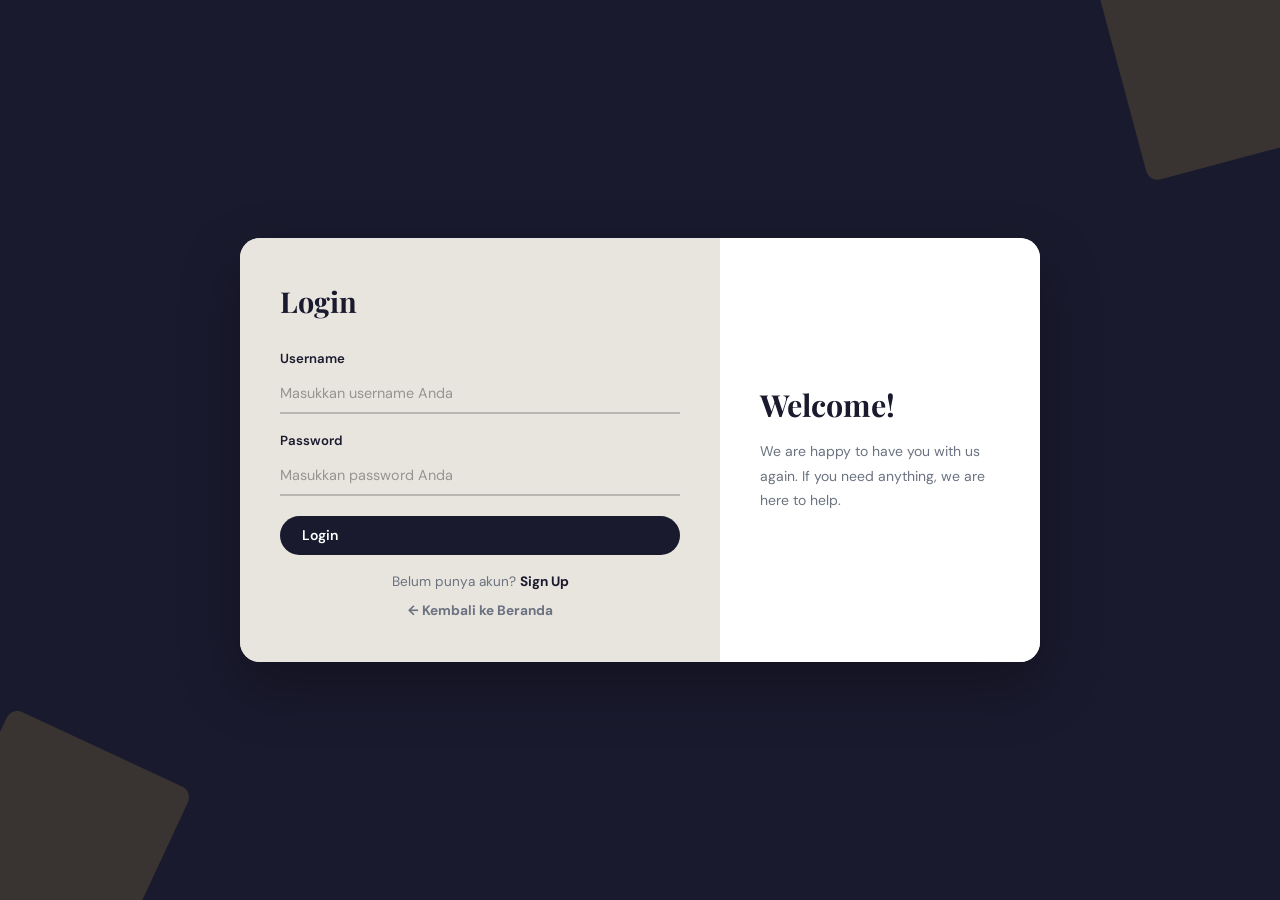
==== login.html @ 514214bb "update" ====
<!DOCTYPE html>
<html lang="id">
<head>
  <meta charset="UTF-8" />
  <meta name="viewport" content="width=device-width, initial-scale=1.0" />
  <title>Login - NamaWeb</title>
  <link rel="stylesheet" href="css/style.css" />
</head>
<body>

  <!-- ============================================
       HALAMAN LOGIN
       Tampilan dua panel: form login (kiri) + sambutan (kanan)
       ============================================ -->
  <div class="halaman-auth">

    <!-- Dekorasi sudut halaman auth -->
    <div class="auth-dekorasi-1"></div>
    <div class="auth-dekorasi-2"></div>

    <!-- Kartu utama login -->
    <div class="kartu-auth">

      <!-- PANEL KIRI: Form login -->
      <div class="auth-form-panel">
        <h2>Login</h2>

        <!-- Pesan error validasi (tersembunyi secara default) -->
        <div id="pesanErrorLogin" class="alert alert-bahaya" style="display:none;"></div>

        <!-- Form login -->
        <form onsubmit="validasiLogin(event)">

          <!-- Input Username -->
          <div class="grup-input">
            <label for="loginUsername">Username</label>
            <input
              type="text"
              id="loginUsername"
              class="input-teks"
              placeholder="Masukkan username Anda"
              required
              autocomplete="username"
            />
          </div>

          <!-- Input Password -->
          <div class="grup-input">
            <label for="loginPassword">Password</label>
            <input
              type="password"
              id="loginPassword"
              class="input-teks"
              placeholder="Masukkan password Anda"
              required
              autocomplete="current-password"
            />
          </div>

          <!-- Tombol submit login -->
          <div style="margin-top:1.25rem;">
            <button type="submit" class="btn-primer" style="width:100%;">Login</button>
          </div>

        </form>

        <!-- Link ke halaman register -->
        <div class="auth-link">
          Belum punya akun? <a href="register.html">Sign Up</a>
        </div>

        <!-- Link kembali ke beranda -->
        <div class="auth-link" style="margin-top:0.5rem;">
          <a href="index.html" style="color:var(--warna-teks-muda);">← Kembali ke Beranda</a>
        </div>
      </div>

      <!-- PANEL KANAN: Pesan sambutan -->
      <div class="auth-sambutan-panel">
        <h3>Welcome!</h3>
        <p>
          We are happy to have you with us again.
          If you need anything, we are here to help.
        </p>
      </div>

    </div>
  </div>

  <!-- Load JavaScript utama -->
  <script src="js/main.js"></script>
</body>
</html>
---- css/style.css ----
/* ============================================
   NAMAWEB - Sistem Layanan Administrasi Desa
   File: style.css - Stylesheet Utama
   ============================================ */

/* ---- Import Font Google ---- */
@import url('https://fonts.googleapis.com/css2?family=Playfair+Display:wght@400;600;700;800&family=DM+Sans:wght@300;400;500;600&display=swap');

/* ---- Variabel CSS (Design Tokens) ---- */
:root {
  --warna-primer: #1a1a2e;        /* Warna utama gelap */
  --warna-sekunder: #16213e;      /* Warna sekunder lebih gelap */
  --warna-aksen: #e8c547;         /* Warna aksen kuning emas */
  --warna-aksen-hover: #d4b03a;   /* Hover warna aksen */
  --warna-teks: #1a1a2e;          /* Warna teks utama */
  --warna-teks-muda: #6b7280;     /* Warna teks sekunder */
  --warna-bg: #faf8f3;            /* Background utama krem */
  --warna-bg-kartu: #ffffff;      /* Background kartu putih */
  --warna-bg-gelap: #1a1a2e;      /* Background gelap */
  --warna-border: #e5e0d5;        /* Warna border */
  --warna-sukses: #22c55e;        /* Warna sukses hijau */
  --warna-peringatan: #f59e0b;    /* Warna peringatan kuning */
  --warna-bahaya: #ef4444;        /* Warna bahaya merah */
  --warna-info: #3b82f6;          /* Warna info biru */

  /* Radius border */
  --radius-kecil: 6px;
  --radius-sedang: 12px;
  --radius-besar: 20px;
  --radius-bulat: 50px;

  /* Bayangan */
  --bayangan-kecil: 0 1px 3px rgba(0,0,0,0.08);
  --bayangan-sedang: 0 4px 16px rgba(0,0,0,0.10);
  --bayangan-besar: 0 8px 32px rgba(0,0,0,0.12);

  /* Transisi */
  --transisi: all 0.25s cubic-bezier(0.4, 0, 0.2, 1);

  /* Font */
  --font-judul: 'Playfair Display', Georgia, serif;
  --font-teks: 'DM Sans', system-ui, sans-serif;
}

/* ---- Reset & Base ---- */
*, *::before, *::after {
  box-sizing: border-box;
  margin: 0;
  padding: 0;
}

html {
  scroll-behavior: smooth;
  font-size: 16px;
}

body {
  font-family: var(--font-teks);
  background-color: var(--warna-bg);
  color: var(--warna-teks);
  line-height: 1.6;
  -webkit-font-smoothing: antialiased;
}

/* ---- Scrollbar Kustom ---- */
::-webkit-scrollbar { width: 6px; }
::-webkit-scrollbar-track { background: var(--warna-bg); }
::-webkit-scrollbar-thumb { background: var(--warna-aksen); border-radius: 3px; }

/* ============================================
   NAVIGASI / HEADER
   ============================================ */
.navbar {
  position: fixed;
  top: 0;
  left: 0;
  right: 0;
  z-index: 1000;
  background: rgba(250, 248, 243, 0.95);
  backdrop-filter: blur(12px);
  border-bottom: 1px solid var(--warna-border);
  padding: 0 2rem;
  height: 64px;
  display: flex;
  align-items: center;
  justify-content: space-between;
  transition: var(--transisi);
}

/* Logo di navbar */
.navbar-logo {
  font-family: var(--font-judul);
  font-size: 1.4rem;
  font-weight: 700;
  color: var(--warna-primer);
  text-decoration: none;
  letter-spacing: -0.5px;
}

/* Link navigasi */
.navbar-menu {
  display: flex;
  align-items: center;
  gap: 2rem;
  list-style: none;
}

.navbar-menu a {
  text-decoration: none;
  color: var(--warna-teks-muda);
  font-size: 0.9rem;
  font-weight: 500;
  transition: var(--transisi);
  position: relative;
}

/* Efek garis bawah pada hover menu */
.navbar-menu a::after {
  content: '';
  position: absolute;
  bottom: -4px;
  left: 0;
  width: 0;
  height: 2px;
  background: var(--warna-aksen);
  transition: width 0.25s ease;
}

.navbar-menu a:hover { color: var(--warna-teks); }
.navbar-menu a:hover::after { width: 100%; }

/* Tombol navigasi */
.navbar-aksi {
  display: flex;
  align-items: center;
  gap: 0.75rem;
}

/* Tombol hamburger untuk mobile */
.tombol-hamburger {
  display: none;
  flex-direction: column;
  gap: 5px;
  background: none;
  border: none;
  cursor: pointer;
  padding: 4px;
}

.tombol-hamburger span {
  display: block;
  width: 22px;
  height: 2px;
  background: var(--warna-teks);
  transition: var(--transisi);
}

/* ============================================
   TOMBOL (BUTTON COMPONENTS)
   ============================================ */

/* Tombol primer utama (hitam) */
.btn-primer {
  display: inline-flex;
  align-items: center;
  gap: 0.5rem;
  padding: 0.65rem 1.4rem;
  background: var(--warna-primer);
  color: white;
  border: none;
  border-radius: var(--radius-bulat);
  font-family: var(--font-teks);
  font-size: 0.875rem;
  font-weight: 600;
  cursor: pointer;
  text-decoration: none;
  transition: var(--transisi);
  white-space: nowrap;
}

.btn-primer:hover {
  background: var(--warna-aksen);
  color: var(--warna-primer);
  transform: translateY(-1px);
  box-shadow: var(--bayangan-sedang);
}

/* Tombol sekunder (outline) */
.btn-sekunder {
  display: inline-flex;
  align-items: center;
  gap: 0.5rem;
  padding: 0.65rem 1.4rem;
  background: transparent;
  color: var(--warna-teks);
  border: 1.5px solid var(--warna-teks);
  border-radius: var(--radius-bulat);
  font-family: var(--font-teks);
  font-size: 0.875rem;
  font-weight: 500;
  cursor: pointer;
  text-decoration: none;
  transition: var(--transisi);
  white-space: nowrap;
}

.btn-sekunder:hover {
  background: var(--warna-teks);
  color: white;
  transform: translateY(-1px);
}

/* Tombol aksen kuning */
.btn-aksen {
  display: inline-flex;
  align-items: center;
  gap: 0.5rem;
  padding: 0.75rem 1.6rem;
  background: var(--warna-aksen);
  color: var(--warna-primer);
  border: none;
  border-radius: var(--radius-bulat);
  font-family: var(--font-teks);
  font-size: 0.9rem;
  font-weight: 700;
  cursor: pointer;
  text-decoration: none;
  transition: var(--transisi);
}

.btn-aksen:hover {
  background: var(--warna-aksen-hover);
  transform: translateY(-2px);
  box-shadow: 0 6px 20px rgba(232, 197, 71, 0.35);
}

/* Tombol ukuran kecil */
.btn-kecil {
  padding: 0.4rem 0.9rem;
  font-size: 0.8rem;
}

/* ============================================
   HERO SECTION (HALAMAN UTAMA)
   ============================================ */
.hero {
  min-height: 100vh;
  display: grid;
  grid-template-columns: 1fr 1fr;
  padding-top: 64px; /* Tinggi navbar */
}

/* Sisi kiri hero dengan gambar/background */
.hero-kiri {
  background: var(--warna-primer);
  display: flex;
  flex-direction: column;
  justify-content: flex-end;
  padding: 3rem 3rem 3.5rem;
  position: relative;
  overflow: hidden;
}

/* Dekorasi background hero kiri */
.hero-kiri::before {
  content: '';
  position: absolute;
  top: 0;
  left: 0;
  right: 0;
  bottom: 0;
  background: 
    radial-gradient(ellipse at 20% 20%, rgba(232, 197, 71, 0.15) 0%, transparent 60%),
    radial-gradient(ellipse at 80% 80%, rgba(232, 197, 71, 0.08) 0%, transparent 50%);
  pointer-events: none;
}

/* Pola dot dekoratif */
.hero-kiri::after {
  content: '';
  position: absolute;
  top: 2rem;
  right: 2rem;
  width: 120px;
  height: 120px;
  background-image: radial-gradient(circle, rgba(232,197,71,0.3) 1px, transparent 1px);
  background-size: 12px 12px;
  pointer-events: none;
}

.hero-kiri-konten { position: relative; z-index: 1; }

.hero-label {
  display: inline-block;
  font-size: 0.8rem;
  font-weight: 600;
  color: var(--warna-aksen);
  text-transform: uppercase;
  letter-spacing: 2px;
  margin-bottom: 1rem;
}

.hero-kiri h1 {
  font-family: var(--font-judul);
  font-size: clamp(2rem, 3.5vw, 2.8rem);
  font-weight: 800;
  color: white;
  line-height: 1.2;
  margin-bottom: 1.5rem;
}

/* Highlight teks dengan aksen */
.hero-kiri h1 span {
  color: var(--warna-aksen);
}

.hero-tombol {
  display: flex;
  gap: 0.75rem;
  flex-wrap: wrap;
}

/* Sisi kanan hero */
.hero-kanan {
  display: flex;
  align-items: center;
  padding: 3rem;
  background: var(--warna-bg);
}

.hero-kanan-konten { max-width: 460px; }

.hero-kanan h2 {
  font-family: var(--font-judul);
  font-size: clamp(1.8rem, 3vw, 2.5rem);
  font-weight: 700;
  color: var(--warna-teks);
  line-height: 1.25;
  margin-bottom: 1.25rem;
}

.hero-kanan p {
  color: var(--warna-teks-muda);
  font-size: 0.925rem;
  line-height: 1.75;
  margin-bottom: 1.5rem;
}

/* Daftar fitur di hero kanan */
.daftar-fitur {
  list-style: none;
  display: flex;
  flex-direction: column;
  gap: 0.6rem;
}

.daftar-fitur li {
  display: flex;
  align-items: center;
  gap: 0.6rem;
  font-size: 0.875rem;
  color: var(--warna-teks-muda);
}

.ikon-centang {
  width: 18px;
  height: 18px;
  background: var(--warna-aksen);
  border-radius: 50%;
  display: flex;
  align-items: center;
  justify-content: center;
  flex-shrink: 0;
  font-size: 0.65rem;
  color: var(--warna-primer);
  font-weight: 700;
}

/* Gambar placeholder hero */
.hero-gambar {
  width: 100%;
  height: 200px;
  background: linear-gradient(135deg, #e5e0d5 0%, #d4cfc5 100%);
  border-radius: var(--radius-sedang);
  margin-bottom: 1.5rem;
  display: flex;
  align-items: center;
  justify-content: center;
  color: #9ca3af;
  font-size: 0.85rem;
}

/* ============================================
   SEKSI LAYANAN SURAT
   ============================================ */
.seksi-layanan {
  padding: 5rem 2rem;
  background: var(--warna-bg-kartu);
}

.kontainer { max-width: 1100px; margin: 0 auto; }

.judul-seksi {
  text-align: center;
  margin-bottom: 3rem;
}

.judul-seksi h2 {
  font-family: var(--font-judul);
  font-size: clamp(1.8rem, 3vw, 2.4rem);
  font-weight: 700;
  color: var(--warna-teks);
  margin-bottom: 0.75rem;
}

.judul-seksi p {
  color: var(--warna-teks-muda);
  max-width: 500px;
  margin: 0 auto;
  font-size: 0.925rem;
  line-height: 1.7;
}

/* Grid kartu layanan */
.grid-layanan {
  display: grid;
  grid-template-columns: repeat(3, 1fr);
  gap: 1.5rem;
  margin-bottom: 2rem;
}

/* Kartu layanan individual */
.kartu-layanan {
  background: var(--warna-bg);
  border: 1px solid var(--warna-border);
  border-radius: var(--radius-sedang);
  padding: 1.5rem;
  cursor: pointer;
  transition: var(--transisi);
}

.kartu-layanan:hover {
  transform: translateY(-4px);
  box-shadow: var(--bayangan-sedang);
  border-color: var(--warna-aksen);
}

/* Gambar thumbnail kartu */
.kartu-layanan-gambar {
  width: 100%;
  height: 160px;
  background: linear-gradient(135deg, #e5e0d5 0%, #ccc7bc 100%);
  border-radius: var(--radius-kecil);
  margin-bottom: 1rem;
  display: flex;
  align-items: center;
  justify-content: center;
  font-size: 2rem;
}

.kartu-layanan h3 {
  font-weight: 700;
  font-size: 0.95rem;
  color: var(--warna-teks);
  margin-bottom: 0.4rem;
}

.kartu-layanan p {
  font-size: 0.825rem;
  color: var(--warna-teks-muda);
  line-height: 1.6;
}

/* Indikator pagination */
.pagination-titik {
  display: flex;
  justify-content: center;
  gap: 0.4rem;
}

.pagination-titik span {
  width: 8px;
  height: 8px;
  border-radius: 50%;
  background: var(--warna-border);
  cursor: pointer;
  transition: var(--transisi);
}

.pagination-titik span.aktif {
  background: var(--warna-primer);
  width: 24px;
  border-radius: 4px;
}

/* ============================================
   SEKSI ALUR PENGAJUAN
   ============================================ */
.seksi-alur {
  padding: 5rem 2rem;
  background: var(--warna-bg);
}

.grid-alur {
  display: grid;
  grid-template-columns: 1fr 1fr;
  gap: 4rem;
  align-items: start;
}

/* Judul alur di kiri */
.alur-judul h2 {
  font-family: var(--font-judul);
  font-size: clamp(1.8rem, 3vw, 2.4rem);
  font-weight: 700;
  line-height: 1.25;
  margin-bottom: 1rem;
}

.alur-judul p {
  color: var(--warna-teks-muda);
  font-size: 0.925rem;
  line-height: 1.75;
}

/* Gambar ilustrasi alur */
.alur-gambar {
  width: 100%;
  height: 300px;
  background: linear-gradient(135deg, #e5e0d5, #d4cfc5);
  border-radius: var(--radius-sedang);
  display: flex;
  align-items: center;
  justify-content: center;
  color: #9ca3af;
  margin-top: 2rem;
}

/* Timeline alur pengajuan */
.timeline-alur { position: relative; }

.item-timeline {
  display: flex;
  gap: 1rem;
  align-items: flex-start;
  margin-bottom: 0.5rem;
}

/* Wrapper untuk titik dan garis timeline */
.timeline-kiri {
  display: flex;
  flex-direction: column;
  align-items: center;
  gap: 0;
}

/* Titik lingkaran timeline */
.titik-timeline {
  width: 16px;
  height: 16px;
  border-radius: 50%;
  background: var(--warna-border);
  border: 3px solid var(--warna-bg-kartu);
  flex-shrink: 0;
  box-shadow: 0 0 0 2px var(--warna-border);
  transition: var(--transisi);
  margin-top: 4px;
}

/* Garis penghubung antar item timeline */
.garis-timeline {
  width: 2px;
  height: 40px;
  background: var(--warna-border);
}

.item-timeline.aktif .titik-timeline {
  background: var(--warna-aksen);
  box-shadow: 0 0 0 3px rgba(232, 197, 71, 0.3);
}

.item-timeline.aktif .garis-timeline {
  background: var(--warna-aksen);
}

/* Konten teks timeline */
.konten-timeline {
  flex: 1;
  padding: 0.75rem 1rem;
  border-radius: var(--radius-kecil);
  background: transparent;
  transition: var(--transisi);
  cursor: pointer;
  margin-bottom: 0.25rem;
}

.item-timeline.aktif .konten-timeline {
  background: var(--warna-bg-kartu);
  box-shadow: var(--bayangan-kecil);
  border: 1px solid var(--warna-border);
}

.konten-timeline h4 {
  font-weight: 700;
  font-size: 0.9rem;
  color: var(--warna-teks);
  margin-bottom: 0.25rem;
}

.konten-timeline p {
  font-size: 0.825rem;
  color: var(--warna-teks-muda);
  line-height: 1.5;
  display: none; /* Tampil hanya item aktif */
}

.item-timeline.aktif .konten-timeline p { display: block; }

/* ============================================
   SEKSI FAQ (PERTANYAAN UMUM)
   ============================================ */
.seksi-faq {
  padding: 5rem 2rem;
  background: var(--warna-bg-kartu);
}

.grid-faq {
  display: grid;
  grid-template-columns: 1fr 1.5fr;
  gap: 4rem;
  align-items: start;
}

.faq-judul h2 {
  font-family: var(--font-judul);
  font-size: clamp(1.8rem, 3vw, 2.4rem);
  font-weight: 700;
  line-height: 1.25;
  margin-bottom: 1rem;
}

.faq-judul p {
  color: var(--warna-teks-muda);
  font-size: 0.925rem;
  line-height: 1.75;
}

/* Daftar accordion FAQ */
.daftar-faq { display: flex; flex-direction: column; gap: 0; }

/* Item accordion FAQ */
.item-faq {
  border-bottom: 1px solid var(--warna-border);
  overflow: hidden;
}

/* Tombol pertanyaan FAQ */
.pertanyaan-faq {
  width: 100%;
  padding: 1.1rem 0;
  background: none;
  border: none;
  text-align: left;
  font-family: var(--font-teks);
  font-size: 0.925rem;
  font-weight: 600;
  color: var(--warna-teks);
  cursor: pointer;
  display: flex;
  justify-content: space-between;
  align-items: center;
  gap: 1rem;
  transition: var(--transisi);
}

.pertanyaan-faq:hover { color: var(--warna-aksen); }

/* Ikon panah FAQ */
.ikon-faq {
  font-size: 1.1rem;
  font-weight: 400;
  transition: transform 0.25s ease;
  flex-shrink: 0;
  color: var(--warna-teks-muda);
}

.item-faq.terbuka .ikon-faq { transform: rotate(180deg); }

/* Konten jawaban FAQ (tersembunyi) */
.jawaban-faq {
  max-height: 0;
  overflow: hidden;
  transition: max-height 0.35s ease;
}

.jawaban-faq p {
  padding: 0 0 1.1rem;
  color: var(--warna-teks-muda);
  font-size: 0.875rem;
  line-height: 1.75;
}

/* ============================================
   SEKSI KONTAK / CTA
   ============================================ */
.seksi-kontak {
  padding: 4rem 2rem;
  background: var(--warna-bg);
}

.kartu-kontak {
  background: var(--warna-primer);
  border-radius: var(--radius-besar);
  padding: 3rem;
  text-align: center;
  position: relative;
  overflow: hidden;
}

/* Dekorasi background kartu kontak */
.kartu-kontak::before {
  content: '';
  position: absolute;
  top: -50%;
  left: -20%;
  width: 500px;
  height: 500px;
  background: radial-gradient(circle, rgba(232,197,71,0.15) 0%, transparent 60%);
  pointer-events: none;
}

.kartu-kontak h2 {
  font-family: var(--font-judul);
  font-size: clamp(1.8rem, 3vw, 2.4rem);
  font-weight: 700;
  color: white;
  margin-bottom: 1rem;
  position: relative;
}

.kartu-kontak p {
  color: rgba(255,255,255,0.7);
  font-size: 0.925rem;
  max-width: 480px;
  margin: 0 auto 2rem;
  line-height: 1.75;
  position: relative;
}

/* Tombol WhatsApp */
.btn-whatsapp {
  display: inline-flex;
  align-items: center;
  gap: 0.6rem;
  padding: 0.875rem 1.75rem;
  background: #25d366;
  color: white;
  border: none;
  border-radius: var(--radius-bulat);
  font-family: var(--font-teks);
  font-size: 0.925rem;
  font-weight: 700;
  cursor: pointer;
  text-decoration: none;
  transition: var(--transisi);
  position: relative;
}

.btn-whatsapp:hover {
  background: #1ebe5c;
  transform: translateY(-2px);
  box-shadow: 0 8px 24px rgba(37, 211, 102, 0.35);
}

/* ============================================
   FOOTER
   ============================================ */
footer {
  background: var(--warna-sekunder);
  color: white;
  padding: 3rem 2rem 1.5rem;
}

.footer-grid {
  max-width: 1100px;
  margin: 0 auto;
  display: grid;
  grid-template-columns: 2fr 1fr 1fr;
  gap: 3rem;
  margin-bottom: 2rem;
}

/* Logo footer */
.footer-logo {
  font-family: var(--font-judul);
  font-size: 1.4rem;
  font-weight: 700;
  color: white;
  margin-bottom: 0.75rem;
}

.footer-deskripsi {
  color: rgba(255,255,255,0.6);
  font-size: 0.875rem;
  line-height: 1.75;
  margin-bottom: 1rem;
}

.footer-copyright {
  color: rgba(255,255,255,0.4);
  font-size: 0.8rem;
}

/* Judul kolom footer */
.footer-judul-kolom {
  font-weight: 700;
  font-size: 0.9rem;
  color: white;
  margin-bottom: 1rem;
  text-transform: uppercase;
  letter-spacing: 1px;
}

/* Link footer */
.footer-link {
  list-style: none;
  display: flex;
  flex-direction: column;
  gap: 0.5rem;
}

.footer-link a {
  text-decoration: none;
  color: rgba(255,255,255,0.6);
  font-size: 0.875rem;
  transition: var(--transisi);
}

.footer-link a:hover { color: var(--warna-aksen); }

/* Informasi kontak footer */
.footer-kontak {
  list-style: none;
  display: flex;
  flex-direction: column;
  gap: 0.6rem;
}

.footer-kontak li {
  color: rgba(255,255,255,0.6);
  font-size: 0.85rem;
  display: flex;
  align-items: flex-start;
  gap: 0.5rem;
}

/* Garis pemisah footer */
.footer-garis {
  border: none;
  border-top: 1px solid rgba(255,255,255,0.1);
  margin-bottom: 1rem;
}

.footer-bawah {
  max-width: 1100px;
  margin: 0 auto;
  display: flex;
  justify-content: space-between;
  align-items: center;
}

.footer-bawah p {
  color: rgba(255,255,255,0.4);
  font-size: 0.8rem;
}

/* Tombol scroll ke atas */
.btn-atas {
  width: 36px;
  height: 36px;
  background: var(--warna-aksen);
  border: none;
  border-radius: 50%;
  cursor: pointer;
  display: flex;
  align-items: center;
  justify-content: center;
  color: var(--warna-primer);
  font-size: 1rem;
  transition: var(--transisi);
}

.btn-atas:hover { transform: translateY(-2px); }

/* ============================================
   HALAMAN AUTENTIKASI (LOGIN & REGISTER)
   ============================================ */
.halaman-auth {
  min-height: 100vh;
  display: flex;
  align-items: center;
  justify-content: center;
  background: var(--warna-primer);
  position: relative;
  overflow: hidden;
}

/* Dekorasi sudut auth */
.auth-dekorasi-1, .auth-dekorasi-2 {
  position: absolute;
  width: 200px;
  height: 200px;
  background: rgba(232,197,71,0.15);
  border-radius: var(--radius-sedang);
}

.auth-dekorasi-1 { bottom: -40px; left: -40px; transform: rotate(25deg); }
.auth-dekorasi-2 { top: -40px; right: -40px; transform: rotate(-15deg); }

/* Kartu form autentikasi */
.kartu-auth {
  background: #e8e4de;
  border-radius: var(--radius-besar);
  overflow: hidden;
  display: grid;
  grid-template-columns: 1.2fr 0.8fr;
  width: min(800px, 90vw);
  box-shadow: 0 24px 60px rgba(0,0,0,0.3);
  position: relative;
  z-index: 1;
}

/* Panel form auth */
.auth-form-panel {
  padding: 2.5rem;
  background: #e8e4de;
}

.auth-form-panel h2 {
  font-family: var(--font-judul);
  font-size: 1.8rem;
  font-weight: 700;
  color: var(--warna-teks);
  margin-bottom: 1.5rem;
}

/* Grup input form */
.grup-input {
  margin-bottom: 1rem;
}

.grup-input label {
  display: block;
  font-size: 0.825rem;
  font-weight: 600;
  color: var(--warna-teks);
  margin-bottom: 0.35rem;
}

/* Input text form */
.input-teks {
  width: 100%;
  padding: 0.6rem 0;
  background: transparent;
  border: none;
  border-bottom: 2px solid rgba(0,0,0,0.2);
  color: var(--warna-teks);
  font-family: var(--font-teks);
  font-size: 0.9rem;
  outline: none;
  transition: border-color 0.2s;
}

.input-teks:focus { border-bottom-color: var(--warna-primer); }

.input-teks::placeholder { color: rgba(0,0,0,0.35); }

/* Teks link di form */
.auth-link {
  text-align: center;
  margin-top: 1rem;
  font-size: 0.85rem;
  color: var(--warna-teks-muda);
}

.auth-link a {
  color: var(--warna-primer);
  font-weight: 700;
  text-decoration: none;
}

/* Panel sambutan auth (sisi kanan) */
.auth-sambutan-panel {
  background: var(--warna-bg-kartu);
  padding: 2.5rem;
  display: flex;
  flex-direction: column;
  justify-content: center;
  align-items: flex-start;
}

.auth-sambutan-panel h3 {
  font-family: var(--font-judul);
  font-size: 1.9rem;
  font-weight: 700;
  line-height: 1.2;
  margin-bottom: 1rem;
  color: var(--warna-teks);
}

.auth-sambutan-panel p {
  color: var(--warna-teks-muda);
  font-size: 0.875rem;
  line-height: 1.75;
}

/* ============================================
   LAYOUT DASHBOARD (SIDEBAR + KONTEN)
   ============================================ */
.layout-dashboard {
  display: flex;
  min-height: 100vh;
}

/* Sidebar navigasi dashboard */
.sidebar {
  width: 240px;
  background: var(--warna-bg-kartu);
  border-right: 1px solid var(--warna-border);
  display: flex;
  flex-direction: column;
  position: fixed;
  top: 0;
  left: 0;
  bottom: 0;
  overflow-y: auto;
  z-index: 100;
  transition: transform 0.3s ease;
}

/* Header sidebar dengan logo */
.sidebar-header {
  padding: 1.25rem 1.25rem;
  border-bottom: 1px solid var(--warna-border);
  font-family: var(--font-judul);
  font-size: 1.1rem;
  font-weight: 700;
  color: var(--warna-primer);
}

/* Input pencarian di sidebar */
.sidebar-cari {
  padding: 0.75rem 1rem;
  border-bottom: 1px solid var(--warna-border);
}

.input-cari {
  width: 100%;
  padding: 0.5rem 0.75rem;
  background: var(--warna-bg);
  border: 1px solid var(--warna-border);
  border-radius: var(--radius-kecil);
  font-family: var(--font-teks);
  font-size: 0.825rem;
  color: var(--warna-teks);
  outline: none;
  transition: var(--transisi);
}

.input-cari:focus { border-color: var(--warna-aksen); }

/* Navigasi sidebar */
.sidebar-nav {
  padding: 0.75rem 0;
  flex: 1;
}

/* Label kategori grup navigasi */
.sidebar-label {
  font-size: 0.7rem;
  font-weight: 700;
  text-transform: uppercase;
  letter-spacing: 1.5px;
  color: var(--warna-teks-muda);
  padding: 0.5rem 1.25rem 0.25rem;
  display: flex;
  justify-content: space-between;
  align-items: center;
  cursor: pointer;
}

.sidebar-label-ikon { color: var(--warna-teks-muda); font-size: 0.8rem; }

/* Link item navigasi sidebar */
.sidebar-link {
  display: flex;
  align-items: center;
  gap: 0.6rem;
  padding: 0.55rem 1.25rem;
  text-decoration: none;
  color: var(--warna-teks-muda);
  font-size: 0.85rem;
  font-weight: 500;
  transition: var(--transisi);
  cursor: pointer;
  border: none;
  background: none;
  width: 100%;
  text-align: left;
}

.sidebar-link:hover {
  color: var(--warna-teks);
  background: var(--warna-bg);
}

/* Link sidebar yang sedang aktif */
.sidebar-link.aktif {
  color: var(--warna-teks);
  background: var(--warna-bg);
  font-weight: 700;
  border-left: 3px solid var(--warna-aksen);
}

.sidebar-link-ikon { font-size: 0.9rem; width: 16px; }

/* ============================================
   HEADER DASHBOARD (TOP BAR)
   ============================================ */
.header-dashboard {
  background: var(--warna-bg-kartu);
  border-bottom: 1px solid var(--warna-border);
  padding: 0.875rem 2rem;
  display: flex;
  justify-content: space-between;
  align-items: center;
  position: sticky;
  top: 0;
  z-index: 50;
}

/* Nama & peran pengguna */
.header-pengguna h3 {
  font-weight: 700;
  font-size: 0.95rem;
  color: var(--warna-teks);
}

.header-pengguna span {
  font-size: 0.8rem;
  color: var(--warna-teks-muda);
}

/* Ikon avatar pengguna */
.avatar-pengguna {
  width: 36px;
  height: 36px;
  background: var(--warna-primer);
  border-radius: 50%;
  display: flex;
  align-items: center;
  justify-content: center;
  color: white;
  font-size: 1rem;
  cursor: pointer;
}

/* Konten utama dashboard */
.konten-dashboard {
  margin-left: 240px; /* Mengkompensasi lebar sidebar */
  flex: 1;
  display: flex;
  flex-direction: column;
  min-height: 100vh;
}

.area-konten {
  padding: 2rem;
  flex: 1;
}

/* ============================================
   KARTU STATISTIK DASHBOARD
   ============================================ */
.grid-statistik {
  display: grid;
  grid-template-columns: repeat(4, 1fr);
  gap: 1rem;
  margin-bottom: 1.75rem;
}

.kartu-statistik {
  background: var(--warna-bg-kartu);
  border: 1px solid var(--warna-border);
  border-radius: var(--radius-sedang);
  padding: 1.1rem;
  transition: var(--transisi);
}

.kartu-statistik:hover { box-shadow: var(--bayangan-kecil); }

/* Angka statistik */
.statistik-angka {
  font-family: var(--font-judul);
  font-size: 2rem;
  font-weight: 800;
  color: var(--warna-teks);
  display: flex;
  align-items: baseline;
  gap: 0.35rem;
}

/* Indikator naik/turun statistik */
.statistik-naik {
  font-family: var(--font-teks);
  font-size: 0.7rem;
  color: var(--warna-sukses);
  background: rgba(34,197,94,0.1);
  padding: 2px 6px;
  border-radius: 4px;
  font-weight: 600;
}

.statistik-label {
  font-size: 0.8rem;
  color: var(--warna-teks-muda);
  margin-top: 0.2rem;
}

/* ============================================
   TABEL DATA
   ============================================ */
.kartu-tabel {
  background: var(--warna-bg-kartu);
  border: 1px solid var(--warna-border);
  border-radius: var(--radius-sedang);
  overflow: hidden;
  margin-bottom: 1.5rem;
}

/* Header kartu tabel */
.kartu-tabel-header {
  display: flex;
  justify-content: space-between;
  align-items: center;
  padding: 1rem 1.25rem;
  border-bottom: 1px solid var(--warna-border);
}

.kartu-tabel-header h3 {
  font-weight: 700;
  font-size: 0.95rem;
  color: var(--warna-teks);
}

.kartu-tabel-header a {
  font-size: 0.825rem;
  color: var(--warna-aksen);
  text-decoration: none;
  font-weight: 600;
}

/* Tabel utama */
.tabel-data {
  width: 100%;
  border-collapse: collapse;
}

.tabel-data th {
  padding: 0.7rem 1.25rem;
  text-align: left;
  font-size: 0.75rem;
  font-weight: 700;
  text-transform: uppercase;
  letter-spacing: 0.5px;
  color: var(--warna-teks-muda);
  background: var(--warna-bg);
  border-bottom: 1px solid var(--warna-border);
}

.tabel-data td {
  padding: 0.8rem 1.25rem;
  font-size: 0.85rem;
  color: var(--warna-teks);
  border-bottom: 1px solid var(--warna-border);
  vertical-align: middle;
}

.tabel-data tr:last-child td { border-bottom: none; }

.tabel-data tr:hover td { background: var(--warna-bg); }

/* ============================================
   BADGE STATUS
   ============================================ */
.badge {
  display: inline-flex;
  align-items: center;
  gap: 0.3rem;
  padding: 0.2rem 0.65rem;
  border-radius: var(--radius-bulat);
  font-size: 0.75rem;
  font-weight: 600;
}

/* Badge berbagai status */
.badge-menunggu {
  background: rgba(245, 158, 11, 0.15);
  color: #92400e;
}

.badge-disetujui {
  background: rgba(34, 197, 94, 0.15);
  color: #166534;
}

.badge-ditolak {
  background: rgba(239, 68, 68, 0.15);
  color: #991b1b;
}

.badge-verifikasi {
  background: rgba(59, 130, 246, 0.15);
  color: #1e40af;
}

.badge-persetujuan {
  background: rgba(168, 85, 247, 0.15);
  color: #6b21a8;
}

/* ============================================
   PANEL NOTIFIKASI
   ============================================ */
.panel-notifikasi {
  background: var(--warna-bg-kartu);
  border: 1px solid var(--warna-border);
  border-radius: var(--radius-sedang);
  overflow: hidden;
}

.panel-notifikasi-header {
  display: flex;
  justify-content: space-between;
  align-items: center;
  padding: 1rem 1.25rem;
  border-bottom: 1px solid var(--warna-border);
}

.panel-notifikasi-header h3 {
  font-weight: 700;
  font-size: 0.95rem;
}

.panel-notifikasi-header a {
  font-size: 0.8rem;
  color: var(--warna-aksen);
  text-decoration: none;
  font-weight: 600;
}

/* Item notifikasi individual */
.item-notifikasi {
  padding: 0.875rem 1.25rem;
  border-bottom: 1px solid var(--warna-border);
  display: flex;
  gap: 0.75rem;
  align-items: flex-start;
  font-size: 0.825rem;
  color: var(--warna-teks-muda);
  line-height: 1.5;
}

.item-notifikasi:last-child { border-bottom: none; }

/* Ikon titik notifikasi */
.notif-titik {
  width: 8px;
  height: 8px;
  border-radius: 50%;
  margin-top: 5px;
  flex-shrink: 0;
}

.notif-hijau { background: var(--warna-sukses); }
.notif-biru { background: var(--warna-info); }
.notif-merah { background: var(--warna-bahaya); }

/* ============================================
   FORM PENGAJUAN SURAT
   ============================================ */
.halaman-judul {
  display: flex;
  justify-content: space-between;
  align-items: flex-start;
  margin-bottom: 1.5rem;
}

.halaman-judul h1 {
  font-family: var(--font-judul);
  font-size: 1.6rem;
  font-weight: 700;
  color: var(--warna-teks);
  margin-bottom: 0.25rem;
}

.halaman-judul p {
  font-size: 0.875rem;
  color: var(--warna-teks-muda);
}

.kartu-form {
  background: var(--warna-bg-kartu);
  border: 1px solid var(--warna-border);
  border-radius: var(--radius-sedang);
  padding: 1.5rem;
  margin-bottom: 1.25rem;
}

.kartu-form h3 {
  font-weight: 700;
  font-size: 0.95rem;
  color: var(--warna-teks);
  margin-bottom: 1.25rem;
  padding-bottom: 0.75rem;
  border-bottom: 1px solid var(--warna-border);
}

/* Grid input form 2 kolom */
.grid-form-2 {
  display: grid;
  grid-template-columns: 1fr 1fr;
  gap: 1rem;
}

/* Grup input form (label + input) */
.grup-form {
  margin-bottom: 0;
}

.grup-form label {
  display: block;
  font-size: 0.8rem;
  font-weight: 600;
  color: var(--warna-teks);
  margin-bottom: 0.35rem;
}

/* Input dan select form dashboard */
.input-form {
  width: 100%;
  padding: 0.55rem 0.75rem;
  background: var(--warna-bg);
  border: 1px solid var(--warna-border);
  border-radius: var(--radius-kecil);
  font-family: var(--font-teks);
  font-size: 0.875rem;
  color: var(--warna-teks);
  outline: none;
  transition: var(--transisi);
}

.input-form:focus { border-color: var(--warna-aksen); }

/* Input upload file */
.input-file-wrapper {
  display: flex;
  align-items: center;
  gap: 0.5rem;
}

.btn-pilih-file {
  padding: 0.45rem 0.875rem;
  background: var(--warna-aksen);
  color: var(--warna-primer);
  border: none;
  border-radius: var(--radius-kecil);
  font-family: var(--font-teks);
  font-size: 0.8rem;
  font-weight: 700;
  cursor: pointer;
  transition: var(--transisi);
  white-space: nowrap;
}

.btn-pilih-file:hover { background: var(--warna-aksen-hover); }

.input-file-teks {
  font-size: 0.8rem;
  color: var(--warna-teks-muda);
}

/* Tombol aksi form */
.form-aksi {
  display: flex;
  gap: 0.75rem;
  margin-top: 1.5rem;
}

/* ============================================
   HALAMAN DETAIL SURAT
   ============================================ */
.tombol-kembali {
  display: inline-flex;
  align-items: center;
  gap: 0.4rem;
  font-size: 0.825rem;
  color: var(--warna-aksen);
  text-decoration: none;
  font-weight: 600;
  margin-bottom: 1.25rem;
  cursor: pointer;
  background: none;
  border: none;
}

.tombol-kembali:hover { text-decoration: underline; }

/* Grid detail surat */
.grid-detail {
  display: grid;
  grid-template-columns: 1.5fr 1fr;
  gap: 1.25rem;
}

/* Panel kiri detail */
.detail-panel-kiri { display: flex; flex-direction: column; gap: 1.25rem; }

/* Panel kanan detail */
.detail-panel-kanan { display: flex; flex-direction: column; gap: 1.25rem; }

/* Info detail surat */
.kartu-detail {
  background: var(--warna-bg-kartu);
  border: 1px solid var(--warna-border);
  border-radius: var(--radius-sedang);
  padding: 1.25rem;
}

.kartu-detail h3 {
  font-family: var(--font-judul);
  font-size: 1.3rem;
  font-weight: 700;
  color: var(--warna-teks);
  margin-bottom: 0.25rem;
}

.nomor-pengajuan {
  font-size: 0.8rem;
  color: var(--warna-teks-muda);
  margin-bottom: 1.25rem;
}

/* Baris info detail */
.baris-detail {
  display: flex;
  gap: 0.5rem;
  margin-bottom: 0.65rem;
  font-size: 0.875rem;
}

.baris-detail dt {
  width: 140px;
  flex-shrink: 0;
  color: var(--warna-teks-muda);
  font-weight: 500;
}

.baris-detail dd { color: var(--warna-teks); font-weight: 600; }

/* Kartu dokumen upload */
.item-dokumen {
  display: flex;
  justify-content: space-between;
  align-items: center;
  padding: 0.75rem;
  background: var(--warna-bg);
  border: 1px solid var(--warna-border);
  border-radius: var(--radius-kecil);
  margin-bottom: 0.5rem;
  font-size: 0.85rem;
}

.item-dokumen-info {
  display: flex;
  align-items: center;
  gap: 0.5rem;
  color: var(--warna-teks);
}

.ikon-pdf {
  color: var(--warna-bahaya);
  font-size: 1rem;
}

.link-unduh {
  font-size: 0.8rem;
  color: var(--warna-aksen);
  font-weight: 600;
  text-decoration: none;
  cursor: pointer;
}

/* ============================================
   PROFIL PENGGUNA
   ============================================ */
.kartu-profil {
  background: var(--warna-bg-kartu);
  border: 1px solid var(--warna-border);
  border-radius: var(--radius-sedang);
  padding: 1.5rem;
}

.profil-header {
  display: flex;
  justify-content: space-between;
  align-items: flex-start;
  margin-bottom: 1.5rem;
}

.profil-header h2 {
  font-family: var(--font-judul);
  font-size: 1.5rem;
  font-weight: 700;
  color: var(--warna-teks);
}

/* Avatar profil */
.profil-avatar {
  display: flex;
  align-items: center;
  gap: 1rem;
  margin-bottom: 1.5rem;
}

.avatar-lingkaran {
  width: 72px;
  height: 72px;
  background: var(--warna-primer);
  border-radius: 50%;
  display: flex;
  align-items: center;
  justify-content: center;
  color: white;
  font-size: 1.8rem;
  font-weight: 700;
  flex-shrink: 0;
}

.profil-nama {
  font-weight: 700;
  font-size: 1.05rem;
  color: var(--warna-teks);
}

.profil-peran {
  font-size: 0.825rem;
  color: var(--warna-teks-muda);
}

/* Tabel info profil */
.tabel-profil {
  width: 100%;
  border-collapse: collapse;
}

.tabel-profil tr td {
  padding: 0.6rem 0;
  font-size: 0.875rem;
  border-bottom: 1px solid var(--warna-border);
  vertical-align: middle;
}

.tabel-profil tr:last-child td { border-bottom: none; }

.tabel-profil td:first-child {
  width: 180px;
  color: var(--warna-teks-muda);
  font-weight: 500;
}

.tabel-profil td:last-child {
  color: var(--warna-teks);
}

/* ============================================
   DASHBOARD KEPALA DESA (GRAFIK)
   ============================================ */

/* Kartu grafik */
.kartu-grafik {
  background: var(--warna-bg-kartu);
  border: 1px solid var(--warna-border);
  border-radius: var(--radius-sedang);
  padding: 1.25rem;
  overflow: hidden;
}

.kartu-grafik h3 {
  font-weight: 700;
  font-size: 0.9rem;
  color: var(--warna-teks);
  margin-bottom: 1rem;
}

/* Grid grafik 2 kolom */
.grid-grafik {
  display: grid;
  grid-template-columns: 2fr 1fr;
  gap: 1.25rem;
  margin-bottom: 1.25rem;
}

/* Grafik bar sederhana CSS */
.grafik-bar {
  display: flex;
  align-items: flex-end;
  gap: 4px;
  height: 100px;
}

.bar-item {
  flex: 1;
  border-radius: 3px 3px 0 0;
  transition: var(--transisi);
  cursor: pointer;
  min-height: 8px;
}

.bar-item:hover { opacity: 0.8; }
.bar-pengajuan { background: #818cf8; }
.bar-disetujui { background: var(--warna-aksen); }

/* Label bulan grafik */
.grafik-label-bulan {
  display: flex;
  gap: 4px;
  margin-top: 0.35rem;
}

.grafik-label-bulan span {
  flex: 1;
  text-align: center;
  font-size: 0.6rem;
  color: var(--warna-teks-muda);
}

/* Legenda grafik */
.grafik-legenda {
  display: flex;
  gap: 1rem;
  margin-top: 0.5rem;
}

.legenda-item {
  display: flex;
  align-items: center;
  gap: 0.3rem;
  font-size: 0.75rem;
  color: var(--warna-teks-muda);
}

.legenda-warna {
  width: 10px;
  height: 10px;
  border-radius: 2px;
}

/* Grafik donut sederhana */
.grafik-donut-wrapper {
  display: flex;
  flex-direction: column;
  align-items: center;
  gap: 0.75rem;
}

.grafik-donut {
  width: 100px;
  height: 100px;
  border-radius: 50%;
  background: conic-gradient(
    #818cf8 0deg 131deg,
    #22c55e 131deg 238deg,
    var(--warna-aksen) 238deg 302deg,
    #f87171 302deg 338deg,
    #fb923c 338deg 360deg
  );
  display: flex;
  align-items: center;
  justify-content: center;
  position: relative;
}

/* Lubang tengah donut */
.grafik-donut::after {
  content: '372';
  position: absolute;
  width: 58px;
  height: 58px;
  background: var(--warna-bg-kartu);
  border-radius: 50%;
  display: flex;
  align-items: center;
  justify-content: center;
  font-family: var(--font-judul);
  font-weight: 800;
  font-size: 0.9rem;
  color: var(--warna-teks);
}

/* Keterangan warna donut */
.donut-keterangan {
  display: flex;
  flex-direction: column;
  gap: 0.3rem;
  width: 100%;
}

.donut-item {
  display: flex;
  align-items: center;
  gap: 0.4rem;
  font-size: 0.7rem;
  color: var(--warna-teks-muda);
}

.donut-warna {
  width: 8px;
  height: 8px;
  border-radius: 2px;
  flex-shrink: 0;
}

/* ============================================
   HALAMAN RIWAYAT PENGAJUAN
   ============================================ */
.grid-riwayat {
  display: grid;
  grid-template-columns: 1fr;
  gap: 0;
}

/* Tombol lihat di tabel */
.btn-lihat {
  display: inline-flex;
  align-items: center;
  gap: 0.3rem;
  padding: 0.3rem 0.7rem;
  background: var(--warna-aksen);
  color: var(--warna-primer);
  border: none;
  border-radius: var(--radius-kecil);
  font-size: 0.75rem;
  font-weight: 700;
  cursor: pointer;
  text-decoration: none;
  transition: var(--transisi);
}

.btn-lihat:hover { background: var(--warna-aksen-hover); }

/* Tombol unduh di tabel */
.btn-unduh {
  display: inline-flex;
  align-items: center;
  justify-content: center;
  width: 28px;
  height: 28px;
  background: var(--warna-primer);
  color: white;
  border: none;
  border-radius: var(--radius-kecil);
  font-size: 0.8rem;
  cursor: pointer;
  transition: var(--transisi);
}

.btn-unduh:hover { opacity: 0.85; }

/* ============================================
   OVERLAY DAN MOBILE SIDEBAR
   ============================================ */
.overlay-sidebar {
  display: none;
  position: fixed;
  inset: 0;
  background: rgba(0,0,0,0.5);
  z-index: 99;
}

/* ============================================
   ALERT / PESAN NOTIFIKASI
   ============================================ */
.alert {
  padding: 0.875rem 1rem;
  border-radius: var(--radius-kecil);
  font-size: 0.875rem;
  margin-bottom: 1rem;
  display: flex;
  align-items: flex-start;
  gap: 0.5rem;
}

.alert-sukses {
  background: rgba(34,197,94,0.1);
  border: 1px solid rgba(34,197,94,0.25);
  color: #166534;
}

.alert-bahaya {
  background: rgba(239,68,68,0.1);
  border: 1px solid rgba(239,68,68,0.25);
  color: #991b1b;
}

/* ============================================
   HALAMAN TENTANG KAMI
   ============================================ */
.hero-tentang {
  background: var(--warna-primer);
  color: white;
  padding: 8rem 2rem 5rem;
  text-align: center;
}

.hero-tentang h1 {
  font-family: var(--font-judul);
  font-size: clamp(2rem, 4vw, 3rem);
  font-weight: 800;
  margin-bottom: 1rem;
}

.hero-tentang p {
  color: rgba(255,255,255,0.75);
  max-width: 560px;
  margin: 0 auto;
  font-size: 1rem;
  line-height: 1.75;
}

/* ============================================
   HALAMAN KONTAK
   ============================================ */
.hero-kontak {
  background: var(--warna-primer);
  padding: 8rem 2rem 5rem;
  text-align: center;
}

.hero-kontak h1 {
  font-family: var(--font-judul);
  font-size: clamp(2rem, 4vw, 3rem);
  font-weight: 800;
  color: white;
  margin-bottom: 1rem;
}

.hero-kontak p {
  color: rgba(255,255,255,0.75);
  max-width: 500px;
  margin: 0 auto;
  font-size: 1rem;
  line-height: 1.75;
}

/* ============================================
   UTILITAS UMUM
   ============================================ */

/* Wrapper konten dengan max-width */
.wrapper { max-width: 1100px; margin: 0 auto; }

/* Padding halaman publik */
.padding-halaman { padding-top: 64px; }

/* Teks tersembunyi (aksesibilitas) */
.sr-only {
  position: absolute;
  width: 1px;
  height: 1px;
  overflow: hidden;
  clip: rect(0,0,0,0);
  white-space: nowrap;
}

/* Divider */
.divider {
  border: none;
  border-top: 1px solid var(--warna-border);
  margin: 1.5rem 0;
}

/* Teks muda/abu */
.teks-muda { color: var(--warna-teks-muda); }

/* Teks kecil */
.teks-kecil { font-size: 0.8rem; }

/* Margin bawah */
.mb-1 { margin-bottom: 0.5rem; }
.mb-2 { margin-bottom: 1rem; }
.mb-3 { margin-bottom: 1.5rem; }

/* ============================================
   ANIMASI & TRANSISI
   ============================================ */

/* Animasi fade masuk dari bawah */
@keyframes fadeInUp {
  from {
    opacity: 0;
    transform: translateY(20px);
  }
  to {
    opacity: 1;
    transform: translateY(0);
  }
}

/* Animasi muncul halus */
@keyframes fadeIn {
  from { opacity: 0; }
  to { opacity: 1; }
}

/* Kelas animasi yang bisa diterapkan */
.animate-in {
  animation: fadeInUp 0.5s ease forwards;
}

/* ============================================
   RESPONSIVE (MOBILE & TABLET)
   ============================================ */

/* Tablet - max 1024px */
@media (max-width: 1024px) {
  /* Hero menjadi 1 kolom */
  .hero {
    grid-template-columns: 1fr;
    min-height: auto;
  }

  .hero-kiri { min-height: 60vh; }
  .hero-kanan { padding: 3rem 2rem; }

  /* Grid statistik 2 kolom */
  .grid-statistik { grid-template-columns: repeat(2, 1fr); }

  /* Grid grafik 1 kolom */
  .grid-grafik { grid-template-columns: 1fr; }

  /* Konten dashboard tanpa offset sidebar */
  .konten-dashboard { margin-left: 0; }

  /* Sidebar menjadi overlay */
  .sidebar {
    transform: translateX(-100%);
  }

  .sidebar.terbuka {
    transform: translateX(0);
  }

  .overlay-sidebar.aktif { display: block; }

  /* Tampilkan hamburger */
  .tombol-hamburger { display: flex; }

  /* Sembunyikan menu navbar */
  .navbar-menu {
    display: none;
    position: absolute;
    top: 64px;
    left: 0;
    right: 0;
    background: white;
    padding: 1rem 2rem;
    flex-direction: column;
    gap: 0.75rem;
    border-top: 1px solid var(--warna-border);
    box-shadow: var(--bayangan-sedang);
  }

  .navbar-menu.terbuka { display: flex; }
}

/* Mobile - max 768px */
@media (max-width: 768px) {
  /* Navbar padding lebih kecil */
  .navbar { padding: 0 1rem; }

  /* Grid layanan 1 kolom */
  .grid-layanan { grid-template-columns: 1fr; }

  /* Grid alur 1 kolom */
  .grid-alur { grid-template-columns: 1fr; gap: 2rem; }

  /* Grid FAQ 1 kolom */
  .grid-faq { grid-template-columns: 1fr; gap: 2rem; }

  /* Footer 1 kolom */
  .footer-grid { grid-template-columns: 1fr; gap: 2rem; }

  /* Auth 1 kolom */
  .kartu-auth { grid-template-columns: 1fr; }
  .auth-sambutan-panel { display: none; }

  /* Grid detail 1 kolom */
  .grid-detail { grid-template-columns: 1fr; }

  /* Grid form 1 kolom */
  .grid-form-2 { grid-template-columns: 1fr; }

  /* Grid statistik 2 kolom tetap */
  .grid-statistik { grid-template-columns: repeat(2, 1fr); }

  .area-konten { padding: 1.25rem; }

  .seksi-layanan,
  .seksi-alur,
  .seksi-faq,
  .seksi-kontak { padding: 3rem 1.25rem; }
}

/* ============================================
   PRINT STYLES (Untuk cetak surat)
   ============================================ */
@media print {
  .sidebar,
  .header-dashboard,
  .btn-primer,
  .btn-sekunder,
  .btn-aksen,
  .form-aksi { display: none !important; }

  .konten-dashboard { margin-left: 0; }
  body { background: white; }
}
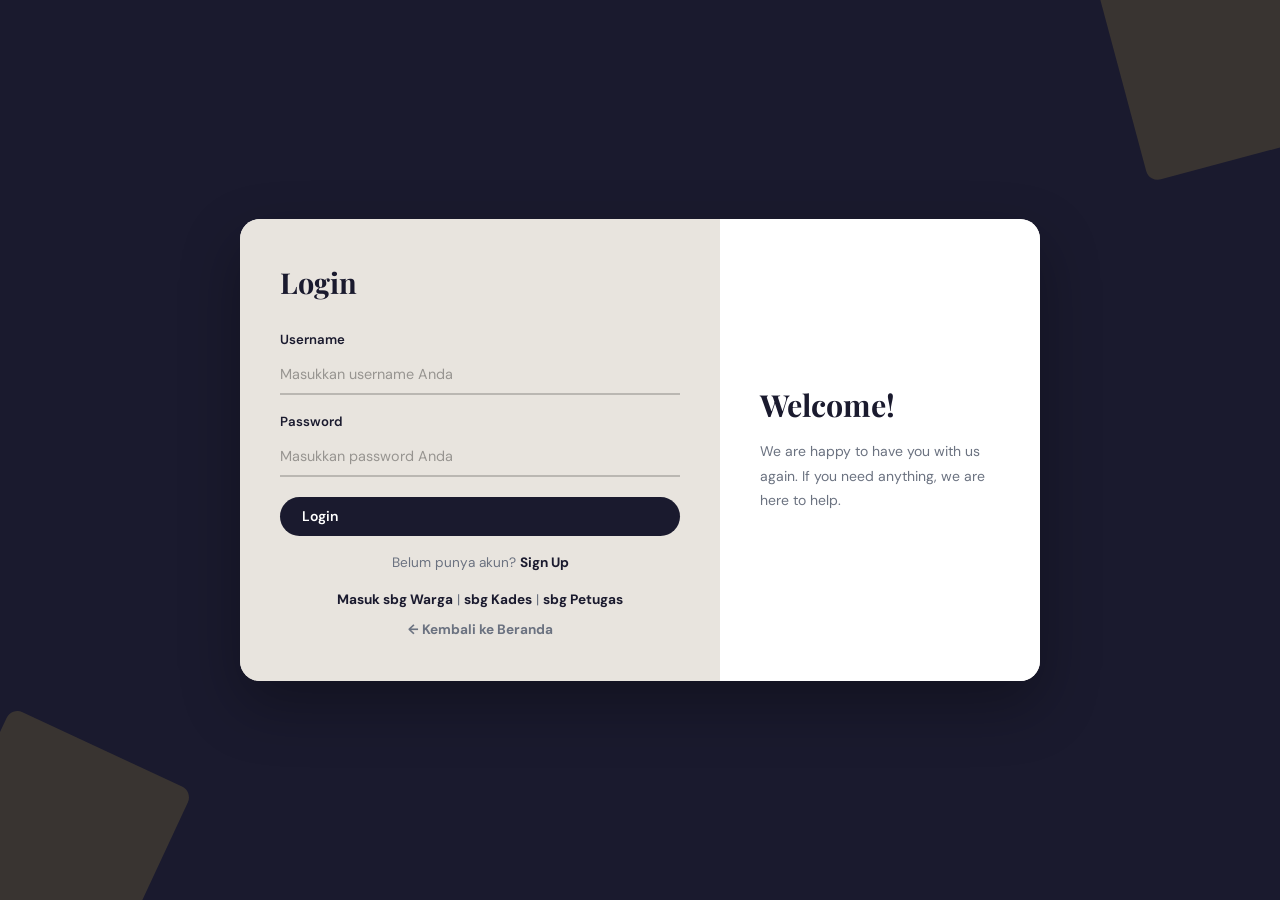
==== commit 35c55405: "update" ====
--- a/login.html
+++ b/login.html
@@ -65,11 +65,16 @@
         </form>
 
         <!-- Link ke halaman register -->
-        <div class="auth-link">
+<div class="auth-link">
           Belum punya akun? <a href="register.html">Sign Up</a>
         </div>
+        
+        <div class="auth-link" style="margin-top:1rem; font-size:0.85rem;">
+          <a href="dashboard.html" class="text-decoration-none">Masuk sbg Warga</a> | 
+          <a href="dashboard-kades.html" class="text-decoration-none">sbg Kades</a> |
+          <a href="dashboard-petugas.html" class="text-decoration-none fw-bold">sbg Petugas</a>
+        </div>
 
-        <!-- Link kembali ke beranda -->
         <div class="auth-link" style="margin-top:0.5rem;">
           <a href="index.html" style="color:var(--warna-teks-muda);">← Kembali ke Beranda</a>
         </div>
